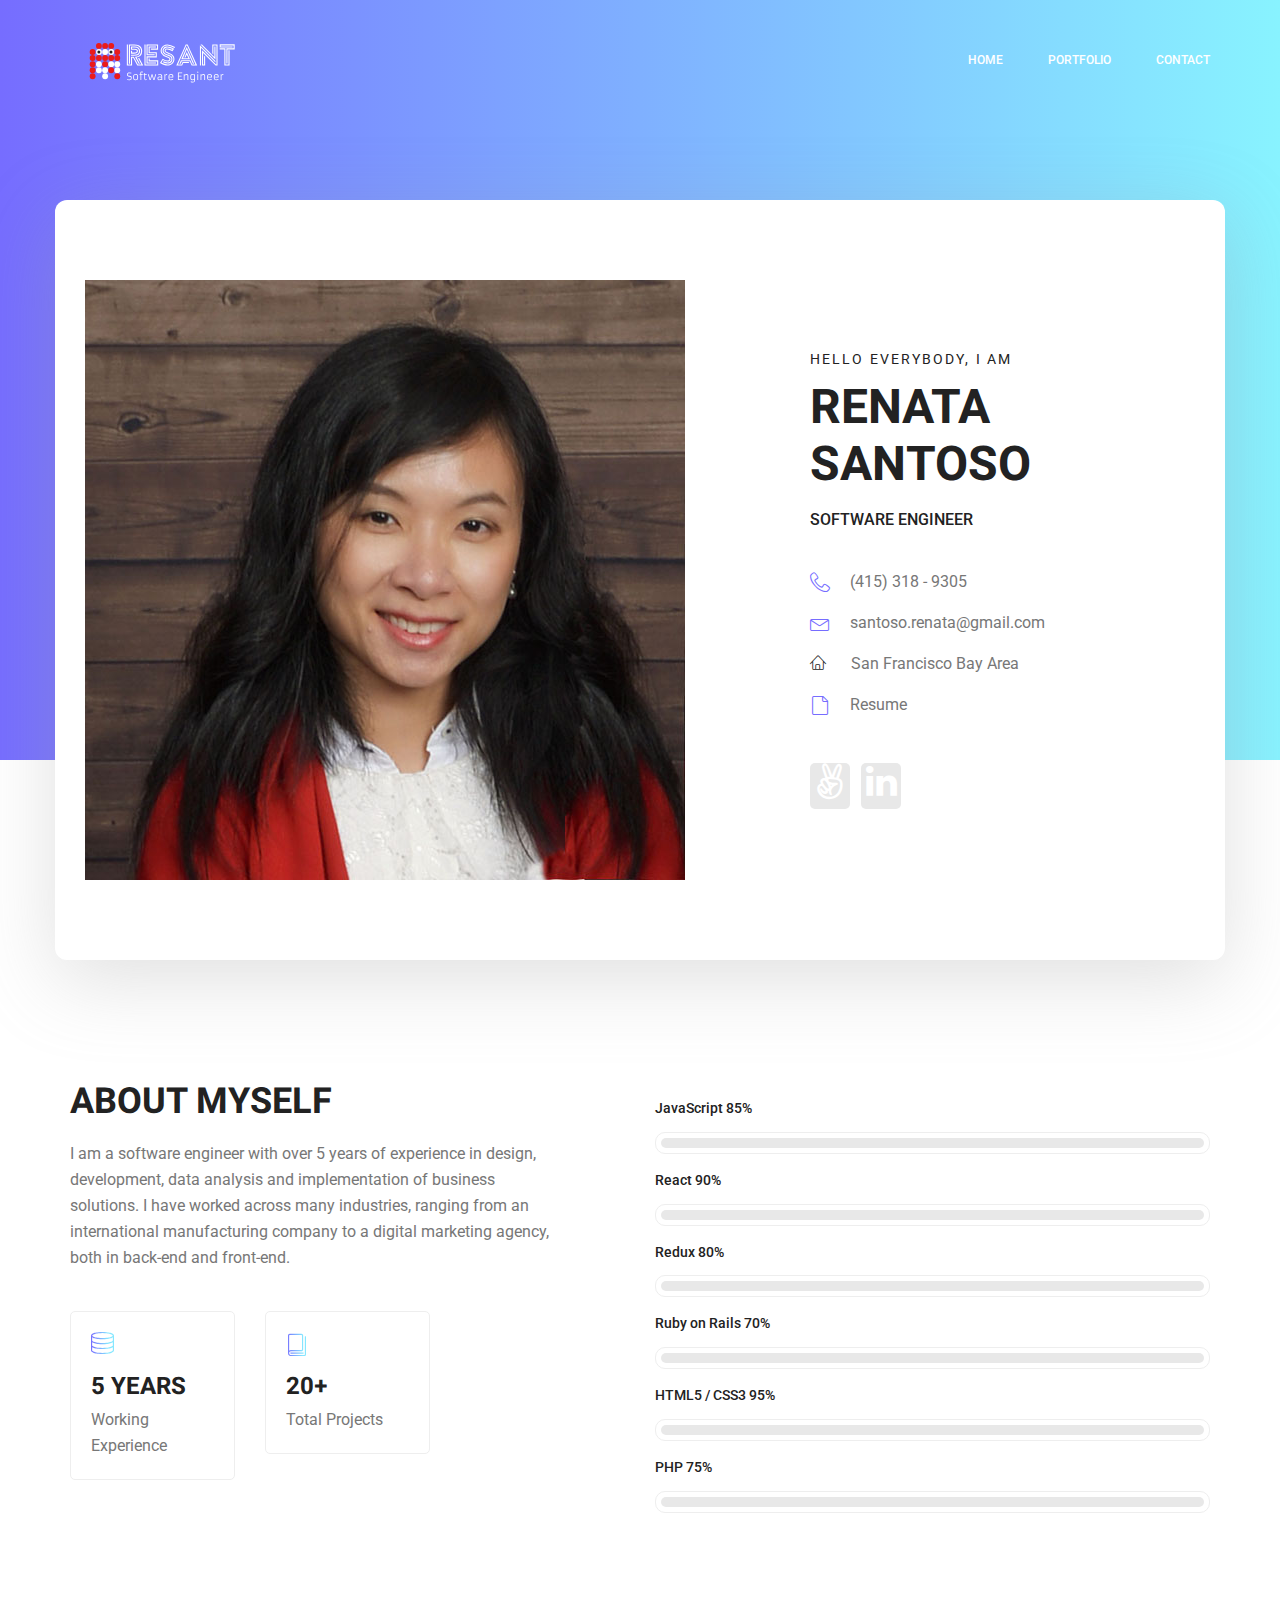
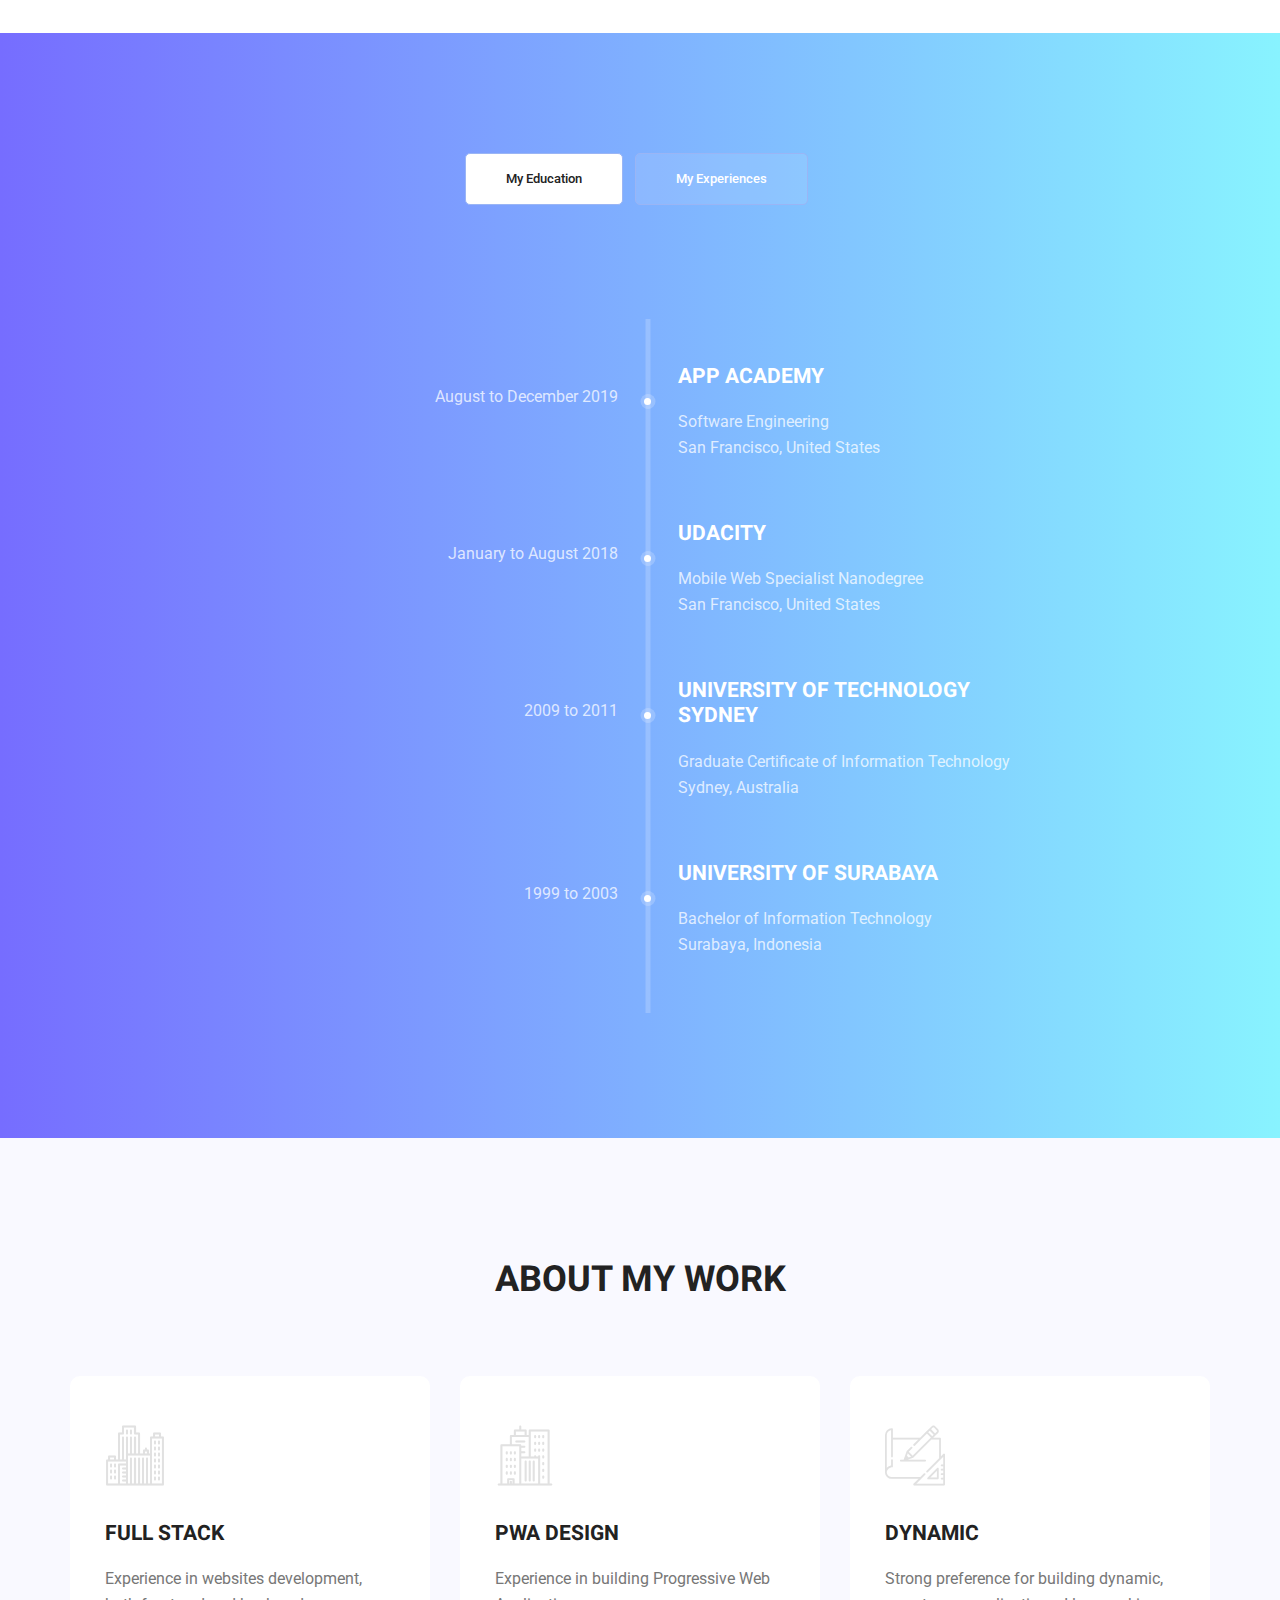
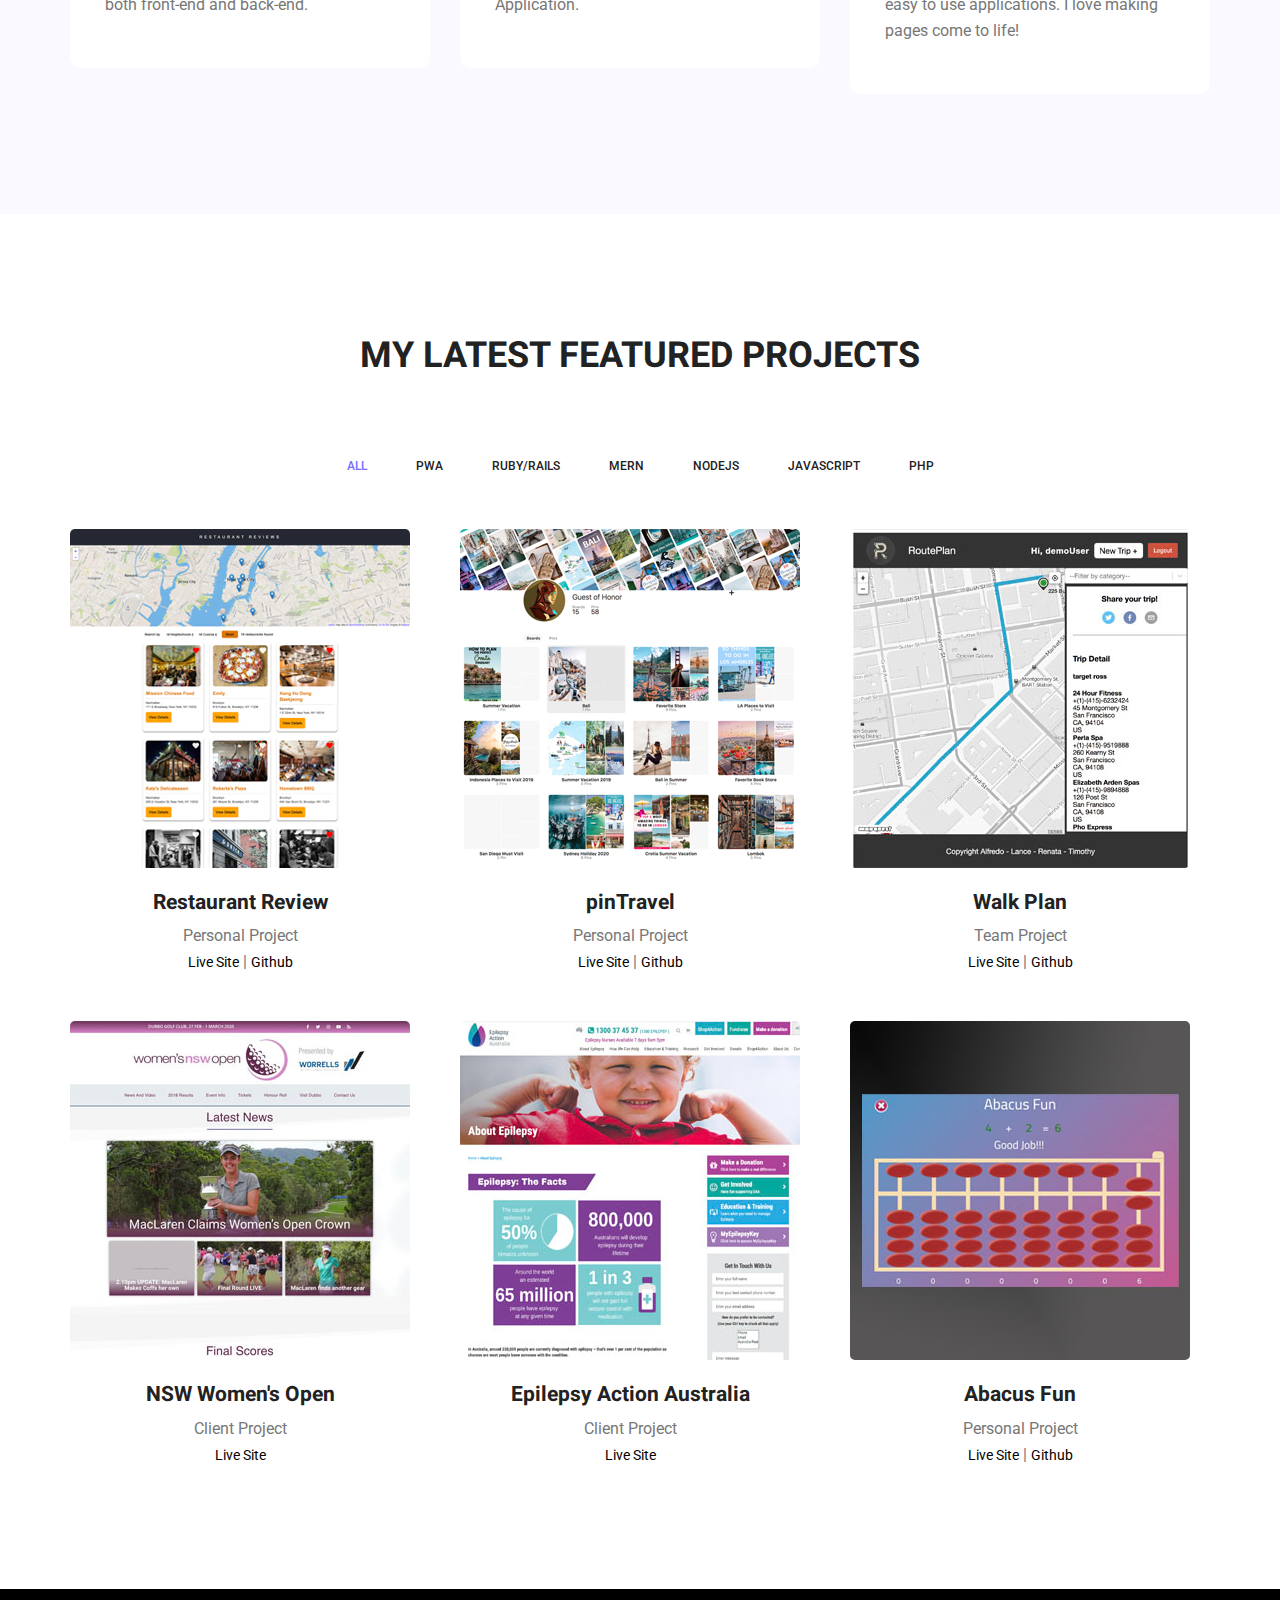
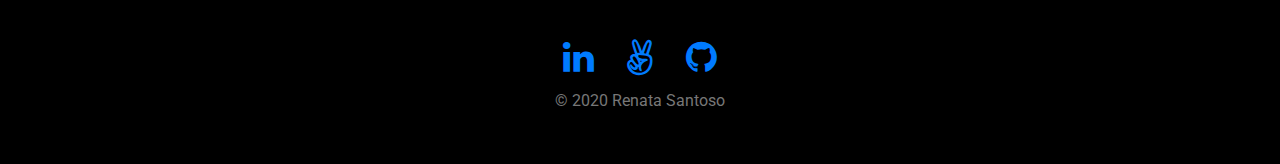
==== index.html @ a8812bca "Update the Route Plan to Walk Plan url" ====
<!doctype html>
<html lang="en">
    <head>
        <!-- Required meta tags -->
        <meta charset="utf-8">
        <meta name="viewport" content="width=device-width, initial-scale=1, shrink-to-fit=no">
        <link rel="icon" href="img/favicon.png" type="image/png">
        <title>Renata Santoso Personal</title>
        <!-- Bootstrap CSS -->
        <link rel="stylesheet" href="css/bootstrap.css">
        <link rel="stylesheet" href="vendors/linericon/style.css">
        <link rel="stylesheet" href="css/font-awesome.min.css">
        <link rel="stylesheet" href="vendors/owl-carousel/owl.carousel.min.css">
        <link rel="stylesheet" href="vendors/lightbox/simpleLightbox.css">
        <link rel="stylesheet" href="vendors/nice-select/css/nice-select.css">
        <link rel="stylesheet" href="vendors/animate-css/animate.css">
        <link rel="stylesheet" href="vendors/popup/magnific-popup.css">
        <link rel="stylesheet" href="vendors/flaticon/flaticon.css">
        <!-- main css -->
        <link rel="stylesheet" href="css/style.css">
		  <link rel="stylesheet" href="css/responsive.css">
		  <!-- Global site tag (gtag.js) - Google Analytics -->
		  <script async src="https://www.googletagmanager.com/gtag/js?id=UA-168356011-1"></script>
		  <script>
		 		window.dataLayer = window.dataLayer || [];
				function gtag(){dataLayer.push(arguments);}
				gtag('js', new Date());

				gtag('config', 'UA-168356011-1');
		  </script>

    </head>
    <body>
        
        <!--================Header Menu Area =================-->
        <header class="header_area">
            <div class="main_menu">
            	<nav class="navbar navbar-expand-lg navbar-light">
					<div class="container box_1620">
						<!-- Brand and toggle get grouped for better mobile display -->
						<a class="navbar-brand logo_h" href="index.html"><img class="logo-img" src="img/logo.svg" alt=""></a>							
						<button class="navbar-toggler" type="button" data-toggle="collapse" data-target="#navbarSupportedContent" aria-controls="navbarSupportedContent" aria-expanded="false" aria-label="Toggle navigation">
							<span class="icon-bar"></span>
							<span class="icon-bar"></span>
							<span class="icon-bar"></span>
						</button>
						<!-- Collect the nav links, forms, and other content for toggling -->
						<div class="collapse navbar-collapse offset" id="navbarSupportedContent">
							<ul class="nav navbar-nav menu_nav ml-auto">
								<li class="nav-item active"><a class="nav-link" href="index.html">Home</a></li> 
								<!-- <li class="nav-item"><a class="nav-link" href="about-us.html">About</a></li>  -->
								<li class="nav-item"><a class="nav-link" href="index.html#portfolio">Portfolio</a></li> 
								<li class="nav-item"><a class="nav-link" href="contact.html">Contact</a></li>
							</ul>
						</div> 
					</div>
            	</nav>
            </div>
        </header>
        <!--================Header Menu Area =================-->
        
        <!--================Home Banner Area =================-->
        <section class="home_banner_area">
           	<div class="container box_1620">
           		<div class="banner_inner d-flex align-items-center">
					<div class="banner_content">
						<div class="media">
							<div class="d-flex">
								<img src="img/personal-2.jpg" alt="">
							</div>
							<div class="media-body">
								<div class="personal_text">
									<h6>Hello Everybody, i am</h6>
									<h3>Renata Santoso</h3>
									<h4>Software Engineer</h4>
									<!-- <p>Mission-driven full stack engineer with a passion for learning new technologies and building creative things that   -->
									</p>
									<ul class="list basic_info">										
										<li><a href="tel:+1-415-318-9305"><i class="lnr lnr-phone-handset"></i> (415) 318 - 9305</a></li>
										<li><a href="mailto:santoso.renata@gmail.com?Subject=Hello%20Renata"><i class="lnr lnr-envelope"></i> santoso.renata@gmail.com</a></li>
										<li><i class="lnr lnr-home"></i><span>San Francisco Bay Area</span></li>
										<li><a href="MeetMe-doc/doc/resume.pdf"><i class="lnr lnr-file-empty"></i> Resume</a></li>
									</ul>
									<ul class="list personal_social">										
										<li><a href="https://angel.co/renata-santoso"><i class="fa fa-angellist"></i></a></li>
										<li><a href="https://www.linkedin.com/in/renata-santoso/"><i class="fa fa-linkedin"></i></a></li>
									</ul>
								</div>
							</div>
						</div>
					</div>
				</div>
            </div>
        </section>
        <!--================End Home Banner Area =================-->
        
        <!--================Welcome Area =================-->
        <section class="welcome_area p_120">
        	<div class="container">
        		<div class="row welcome_inner">
        			<div class="col-lg-6">
        				<div class="welcome_text">
        					<h4>About Myself</h4>
        					<p>I am a software engineer with over 5 years of experience in design, development, data analysis and implementation of business solutions. 
								  I have worked across many industries, ranging from an international manufacturing company to a digital marketing agency, both in back-end and front-end. </p>
							
</p>
        					<div class="row">
        						<div class="col-md-4">
        							<div class="wel_item">
        								<i class="lnr lnr-database"></i>
        								<h4>5 Years</h4>
        								<p>Working Experience</p>
        							</div>
        						</div>
        						<div class="col-md-4">
        							<div class="wel_item">
        								<i class="lnr lnr-book"></i>
        								<h4>20+</h4>
        								<p>Total Projects</p>
        							</div>
        						</div>        						
        					</div>
        				</div>
        			</div>
        			<div class="col-lg-6">
        				<div class="tools_expert">
        					<div class="skill_main">
								<div class="skill_item">
									<h4>JavaScript <span class="counter">85</span>%</h4>
									<div class="progress_br">
										<div class="progress">
											<div class="progress-bar" role="progressbar" aria-valuenow="85" aria-valuemin="0" aria-valuemax="100"></div>
										</div>
									</div>
								</div>
								<div class="skill_item">
									<h4>React <span class="counter">90</span>%</h4>
									<div class="progress_br">
										<div class="progress">
											<div class="progress-bar" role="progressbar" aria-valuenow="90" aria-valuemin="0" aria-valuemax="100"></div>
										</div>
									</div>
								</div>
								<div class="skill_item">
									<h4>Redux <span class="counter">80</span>%</h4>
									<div class="progress_br">
										<div class="progress">
											<div class="progress-bar" role="progressbar" aria-valuenow="90" aria-valuemin="0" aria-valuemax="100"></div>
										</div>
									</div>
								</div>
								<div class="skill_item">
									<h4>Ruby on Rails <span class="counter">70</span>%</h4>
									<div class="progress_br">
										<div class="progress">
											<div class="progress-bar" role="progressbar" aria-valuenow="70" aria-valuemin="0" aria-valuemax="100"></div>
										</div>
									</div>
								</div>
								<div class="skill_item">
									<h4>HTML5 / CSS3 <span class="counter">95</span>%</h4>
									<div class="progress_br">
										<div class="progress">
											<div class="progress-bar" role="progressbar" aria-valuenow="95" aria-valuemin="0" aria-valuemax="100"></div>
										</div>
									</div>
								</div>
								<div class="skill_item">
									<h4>PHP <span class="counter">75</span>%</h4>
									<div class="progress_br">
										<div class="progress">
											<div class="progress-bar" role="progressbar" aria-valuenow="75" aria-valuemin="0" aria-valuemax="100"></div>
										</div>
									</div>
								</div>
							</div>
        				</div>
        			</div>
        		</div>
        	</div>
        </section>
        <!--================End Welcome Area =================-->
        
        <!--================My Tabs Area =================-->
        <section class="mytabs_area p_120">
        	<div class="container">
        		<div class="tabs_inner">
					<ul class="nav nav-tabs" id="myTab" role="tablist">
						<li class="nav-item">
							<a class="nav-link active" id="profile-tab" data-toggle="tab" href="#profile" role="tab" aria-controls="profile" aria-selected="true">My Education</a>
						</li>
						<li class="nav-item">
							<a class="nav-link" id="home-tab" data-toggle="tab" href="#home" role="tab" aria-controls="home" aria-selected="false">My Experiences</a>
						</li>						
					</ul>
					<div class="tab-content" id="myTabContent">						
						<div class="tab-pane fade show active" id="profile" role="tabpanel" aria-labelledby="profile-tab">
							<ul class="list">								
								<li>
									<span></span>
									<div class="media">
										<div class="d-flex">
											<p>August to December 2019</p>
										</div>
										<div class="media-body">
											<h4>App Academy</h4>
											<p>Software Engineering<br />San Francisco, United States</p>
										</div>
									</div>
								</li>
								<li>
									<span></span>
									<div class="media">
										<div class="d-flex">
											<p>January to August 2018</p>
										</div>
										<div class="media-body">
											<h4>Udacity</h4>
											<p>Mobile Web Specialist Nanodegree<br />San Francisco, United States</p>
										</div>
									</div>
								</li>
								<li>
									<span></span>
									<div class="media">
										<div class="d-flex">
											<p>2009 to 2011</p>
										</div>
										<div class="media-body">
											<h4>University of Technology Sydney</h4>
											<p>Graduate Certificate of Information Technology <br />Sydney, Australia</p>
										</div>
									</div>
								</li>
								<li>
									<span></span>
									<div class="media">
										<div class="d-flex">
											<p>1999 to 2003</p>
										</div>
										<div class="media-body">
											<h4>University of Surabaya</h4>
											<p>Bachelor of Information Technology <br />Surabaya, Indonesia</p>
										</div>
									</div>
								</li>								
							</ul>
						</div>
						<div class="tab-pane fade" id="home" role="tabpanel" aria-labelledby="home-tab">
							<ul class="list">																
								<li>
								<span></span>
									<div class="media">
										<div class="d-flex">
											<p>July 2010 to August 2011</p>
										</div>
										<div class="media-body">
											<h4>Langoor</h4>
											<p>Web Developer <br />Sydney, Australia</p>
										</div>
									</div>
								</li>
								<li>
									<span></span>
									<div class="media">
										<div class="d-flex">
											<p>July 2008 to July 2010</p>
										</div>
										<div class="media-body">
											<h4>DK Science & Learning</h4>
											<p>IT Officer <br />Sydney, Australia</p>
										</div>
									</div>
								</li>
								<li>
									<span></span>
									<div class="media">
										<div class="d-flex">
											<p>2003 to 2006</p>
										</div>
										<div class="media-body">
											<h4>Alliance One International</h4>
											<p>Senior Application Programmer <br />Surabaya, Indonesia</p>
										</div>
									</div>
								</li>	
							</ul>
						</div>
					</div>
        		</div>
        	</div>
        </section>
        <!--================End My Tabs Area =================-->
        
        <!--================Feature Area =================-->
        <section class="feature_area p_120">
        	<div class="container">
        		<div class="main_title">
        			<h2>About My Work</h2>        			
        		</div>
        		<div class="feature_inner row">
        			<div class="col-lg-4 col-md-6">
        				<div class="feature_item">
        					<i class="flaticon-city"></i>
        					<h4>Full Stack</h4>
        					<p>Experience in websites development, both front-end and back-end.</p>
        				</div>
        			</div>
        			<div class="col-lg-4 col-md-6">
        				<div class="feature_item">
        					<i class="flaticon-skyline"></i>
        					<h4>PWA Design</h4>
        					<p>Experience in building Progressive Web Application.</p>
        				</div>
        			</div>
        			<div class="col-lg-4 col-md-6">
        				<div class="feature_item">
        					<i class="flaticon-sketch"></i>
        					<h4>Dynamic</h4>
        					<p>Strong preference for building dynamic, easy to use applications. I love making pages come to life!</p>
        				</div>
        			</div>
        		</div>
        	</div>
        </section>
        <!--================End Feature Area =================-->
        
		  <!--================Home Gallery Area =================-->	
		  <a name="portfolio"></a>	  
        <section class="home_gallery_area p_120">			
        	<div class="container">
        		<div class="main_title">
        			<h2>My Latest Featured Projects</h2>
        			<!-- <p>Who are in extremely love with eco friendly system.</p> -->
        		</div>
        		<div class="isotope_fillter">
        			<ul class="gallery_filter list">
						<li class="active" data-filter="*"><a href="#">All</a></li>
						<li data-filter=".pwa"><a href="#">PWA</a></li>
						<li data-filter=".ruby"><a href="#">Ruby/Rails</a></li>
						<li data-filter=".mern"><a href="#">MERN</a></li>
						<li data-filter=".nodejs"><a href="#">NodeJS</a></li>
						<li data-filter=".js"><a href="#">JavaScript</a></li>
						<li data-filter=".php"><a href="#">PHP</a></li>
					</ul>
        		</div>
        	</div>
        	<div class="container">
        		<div class="gallery_f_inner row imageGallery1">
        			<div class="col-lg-4 col-md-4 col-sm-6 pwa nodejs js">
        				<div class="h_gallery_item">
        					<div class="g_item_img">
								<a href="https://restaurant-review-pwa.herokuapp.com/" target="_blank">
								  <img class="img-fluid" src="img/gallery/project-1.jpg" alt="">
							  	</a>
								  <!-- <a class="light" href="https://resant18.github.io/" target="_blank"></a><img src="img/gallery/icon.png" alt=""></a> -->
        					</div>
        					<div class="g_item_text">
								<a href="https://restaurant-review-pwa.herokuapp.com/" target="_blank"><h4>Restaurant Review</h4></a>															
								<p>Personal Project</p>
								<p><a href="https://restaurant-review-pwa.herokuapp.com/" target="_blank">Live Site</a> | <a href="https://github.com/resant18/mws-restaurant-stage-3" target="_blank">Github</a></p>  
        					</div>
        				</div>
        			</div>
        			<div class="col-lg-4 col-md-4 col-sm-6 ruby js">
        				<div class="h_gallery_item">
        					<div class="g_item_img">
								<a href="http://pintravel.herokuapp.com/#/" target="_blank">
									<img class="img-fluid" src="img/gallery/project-2.jpg" alt="">
								</a>
        						<!-- <a class="light" href="http://pintravel.herokuapp.com/#/" target="_blank"><img src="img/gallery/icon.png" alt=""></a> -->
        					</div>
        					<div class="g_item_text">
        						<a href="http://pintravel.herokuapp.com/#/" target="_blank"><h4>pinTravel</h4></a>
								<p>Personal Project</p>
								<p><a href="http://pintravel.herokuapp.com/#/" target="_blank">Live Site</a> | <a href="https://github.com/resant18/pinTravel" target="_blank">Github</a></p>  
        					</div>
        				</div>
					  </div>
					  <div class="col-lg-4 col-md-4 col-sm-6 mern nodejs js">
        				<div class="h_gallery_item">
        					<div class="g_item_img">								  
								<a href="http://walkplan.herokuapp.com/#/" target="_blank">
									<img class="img-fluid" src="img/gallery/project-6.jpg" alt="">
								</a>
        						<!-- <a class="light" href="http://routeplan.herokuapp.com/#/" target="_blank"><img src="img/gallery/icon.png" alt=""></a> -->
        					</div>
        					<div class="g_item_text">
        						<a class="light" href="http://walkplan.herokuapp.com/#/" target="_blank"><h4>Walk Plan</h4></a>
								<p>Team Project</p>
								<p><a href="http://walkplan.herokuapp.com/#/" target="_blank">Live Site</a> | <a href="https://github.com/resant18/routeplan" target="_blank">Github</a></p>  
        					</div>
        				</div>
        			</div>
        			<div class="col-lg-4 col-md-4 col-sm-6 php js">
        				<div class="h_gallery_item">
        					<div class="g_item_img">
								<a href="https://womensnswopen.com.au/" target="_blank">
									<img class="img-fluid" src="img/gallery/project-3.jpg" alt="">
							  </a>
        						<!-- <a class="light" href="https://womensnswopen.com.au/" target="_blank"><img src="img/gallery/icon.png" alt=""></a> -->
        					</div>
        					<div class="g_item_text">
        						<a class="light" href="https://womensnswopen.com.au/" target="_blank"><h4>NSW Women's Open</h4></a>
								<p>Client Project</p>
								<p><a href="https://womensnswopen.com.au/" target="_blank">Live Site</a></p>  
        					</div>
        				</div>
        			</div>
        			<div class="col-lg-4 col-md-4 col-sm-6 js php">
        				<div class="h_gallery_item">
        					<div class="g_item_img">
								<a href="https://www.epilepsy.org.au/?__cf_chl_captcha_tk__=[base64]" target="_blank">
									<img class="img-fluid" src="img/gallery/project-4.jpg" alt="">
							  </a>
        						<!-- <a class="light" href="https://www.epilepsy.org.au/?__cf_chl_captcha_tk__=[base64]" target="_blank"><img src="img/gallery/icon.png" alt=""></a> -->
        					</div>
        					<div class="g_item_text">
        						<a class="light" href="https://www.epilepsy.org.au/?__cf_chl_captcha_tk__=[base64]" target="_blank"><h4>Epilepsy Action Australia</h4></a>
								<p>Client Project</p>
								<p><a href="https://www.epilepsy.org.au/?__cf_chl_captcha_tk__=[base64]" target="_blank">Live Site</a></p>  
        					</div>
        				</div>
        			</div>
        			<div class="col-lg-4 col-md-4 col-sm-6 js">
        				<div class="h_gallery_item">
        					<div class="g_item_img">
								<a href="http://abacusfun.herokuapp.com/" target="_blank">
									<img class="img-fluid" src="img/gallery/project-5.jpg" alt="">
								</a>
        						<!-- <a class="light" href="http://abacusfun.herokuapp.com/" target="_blank"><img src="img/gallery/icon.png" alt=""></a> -->
        					</div>
        					<div class="g_item_text">
        						<a class="light" href="http://abacusfun.herokuapp.com/" target="_blank"><h4>Abacus Fun</h4></a>
								<p>Personal Project</p>
								<p><a href="http://abacusfun.herokuapp.com/" target="_blank">Live Site</a> | <a href="https://github.com/resant18/abacus" target="_blank">Github</a></p>  
        					</div>
        				</div>
        			</div>        			
        		</div>
        		<!-- <div class="more_btn">
        			<a class="main_btn" href="#">Load More Items</a>
        		</div> -->
        	</div>
        </section>
        <!--================End Home Gallery Area =================-->
        
        <!--================Testimonials Area =================-->
        <!-- <section class="testimonials_area p_120">
        	<div class="container">
        		<div class="main_title">
        			<h2>Testimonials</h2>
        			<p>If you are looking at blank cassettes on the web, you may be very confused at the difference in price. You may see some for as low as $.17 each.</p>
        		</div>
        		<div class="testi_inner">
					<div class="testi_slider owl-carousel">
						<div class="item">
							<div class="testi_item">
								<p>As conscious traveling Paup ers we must always be oncerned about our dear Mother Earth. If you think about it, you travel across her face</p>
								<h4>Fanny Spencer</h4>
								<a href="#"><i class="fa fa-star"></i></a>
								<a href="#"><i class="fa fa-star"></i></a>
								<a href="#"><i class="fa fa-star"></i></a>
								<a href="#"><i class="fa fa-star"></i></a>
								<a href="#"><i class="fa fa-star-half-o"></i></a>
							</div>
						</div>
						<div class="item">
							<div class="testi_item">
								<p>As conscious traveling Paup ers we must always be oncerned about our dear Mother Earth. If you think about it, you travel across her face</p>
								<h4>Fanny Spencer</h4>
								<a href="#"><i class="fa fa-star"></i></a>
								<a href="#"><i class="fa fa-star"></i></a>
								<a href="#"><i class="fa fa-star"></i></a>
								<a href="#"><i class="fa fa-star"></i></a>
								<a href="#"><i class="fa fa-star-half-o"></i></a>
							</div>
						</div>
						<div class="item">
							<div class="testi_item">
								<p>As conscious traveling Paup ers we must always be oncerned about our dear Mother Earth. If you think about it, you travel across her face</p>
								<h4>Fanny Spencer</h4>
								<a href="#"><i class="fa fa-star"></i></a>
								<a href="#"><i class="fa fa-star"></i></a>
								<a href="#"><i class="fa fa-star"></i></a>
								<a href="#"><i class="fa fa-star"></i></a>
								<a href="#"><i class="fa fa-star-half-o"></i></a>
							</div>
						</div>
					</div>
        		</div>
        	</div>
        </section> -->
        <!--================End Testimonials Area =================-->
        
        <!--================Footer Area =================-->
        <footer class="footer_area p_50">
        	<aside class="f_widget social_widget">        					
				<ul class="list">
					<li><a href="https://www.linkedin.com/in/renata-santoso/"><i class="fa fa-linkedin"></i></a></li>
					<li><a href="https://angel.co/renata-santoso"><i class="fa fa-angellist"></i></a></li>
					<li><a href="https://github.com/resant18"><i class="fa fa-github"></i></a></li>  								  
				</ul>
				<div style="margin-top: 10px; text-align:center">© 2020 Renata Santoso</div>
			</aside>
        </footer>
        <!--================End Footer Area =================-->
        
        
        
        
        
        
        <!-- Optional JavaScript -->
        <!-- jQuery first, then Popper.js, then Bootstrap JS -->
        <script src="js/jquery-3.3.1.min.js"></script>
        <script src="js/popper.js"></script>
        <script src="js/bootstrap.min.js"></script>
        <script src="js/stellar.js"></script>
        <script src="vendors/lightbox/simpleLightbox.min.js"></script>
        <script src="vendors/nice-select/js/jquery.nice-select.min.js"></script>
        <script src="vendors/isotope/imagesloaded.pkgd.min.js"></script>
        <script src="vendors/isotope/isotope.pkgd.min.js"></script>
        <script src="vendors/owl-carousel/owl.carousel.min.js"></script>
        <script src="vendors/popup/jquery.magnific-popup.min.js"></script>
        <script src="js/jquery.ajaxchimp.min.js"></script>
        <script src="vendors/counter-up/jquery.waypoints.min.js"></script>
        <script src="vendors/counter-up/jquery.counterup.min.js"></script>
        <script src="js/mail-script.js"></script>
        <script src="js/theme.js"></script>
    </body>
</html>
---- vendors/linericon/style.css ----
@font-face {
	font-family: 'Linearicons-Free';
	src:url('fonts/Linearicons-Free.eot?w118d');
	src:url('fonts/Linearicons-Free.eot?#iefixw118d') format('embedded-opentype'),
		url('fonts/Linearicons-Free.woff2?w118d') format('woff2'),
		url('fonts/Linearicons-Free.woff?w118d') format('woff'),
		url('fonts/Linearicons-Free.ttf?w118d') format('truetype'),
		url('fonts/Linearicons-Free.svg?w118d#Linearicons-Free') format('svg');
	font-weight: normal;
	font-style: normal;
}

.lnr {
	font-family: 'Linearicons-Free';
	speak: none;
	font-style: normal;
	font-weight: normal;
	font-variant: normal;
	text-transform: none;
	line-height: 1;

	/* Better Font Rendering =========== */
	-webkit-font-smoothing: antialiased;
	-moz-osx-font-smoothing: grayscale;
}
.lnr-home {
	
}
.lnr-home:before {
	content: "\e800";
}
.lnr-apartment:before {
	content: "\e801";
}
.lnr-pencil:before {
	content: "\e802";
}
.lnr-magic-wand:before {
	content: "\e803";
}
.lnr-drop:before {
	content: "\e804";
}
.lnr-lighter:before {
	content: "\e805";
}
.lnr-poop:before {
	content: "\e806";
}
.lnr-sun:before {
	content: "\e807";
}
.lnr-moon:before {
	content: "\e808";
}
.lnr-cloud:before {
	content: "\e809";
}
.lnr-cloud-upload:before {
	content: "\e80a";
}
.lnr-cloud-download:before {
	content: "\e80b";
}
.lnr-cloud-sync:before {
	content: "\e80c";
}
.lnr-cloud-check:before {
	content: "\e80d";
}
.lnr-database:before {
	content: "\e80e";
}
.lnr-lock:before {
	content: "\e80f";
}
.lnr-cog:before {
	content: "\e810";
}
.lnr-trash:before {
	content: "\e811";
}
.lnr-dice:before {
	content: "\e812";
}
.lnr-heart:before {
	content: "\e813";
}
.lnr-star:before {
	content: "\e814";
}
.lnr-star-half:before {
	content: "\e815";
}
.lnr-star-empty:before {
	content: "\e816";
}
.lnr-flag:before {
	content: "\e817";
}
.lnr-envelope:before {
	content: "\e818";
}
.lnr-paperclip:before {
	content: "\e819";
}
.lnr-inbox:before {
	content: "\e81a";
}
.lnr-eye:before {
	content: "\e81b";
}
.lnr-printer:before {
	content: "\e81c";
}
.lnr-file-empty:before {
	content: "\e81d";
}
.lnr-file-add:before {
	content: "\e81e";
}
.lnr-enter:before {
	content: "\e81f";
}
.lnr-exit:before {
	content: "\e820";
}
.lnr-graduation-hat:before {
	content: "\e821";
}
.lnr-license:before {
	content: "\e822";
}
.lnr-music-note:before {
	content: "\e823";
}
.lnr-film-play:before {
	content: "\e824";
}
.lnr-camera-video:before {
	content: "\e825";
}
.lnr-camera:before {
	content: "\e826";
}
.lnr-picture:before {
	content: "\e827";
}
.lnr-book:before {
	content: "\e828";
}
.lnr-bookmark:before {
	content: "\e829";
}
.lnr-user:before {
	content: "\e82a";
}
.lnr-users:before {
	content: "\e82b";
}
.lnr-shirt:before {
	content: "\e82c";
}
.lnr-store:before {
	content: "\e82d";
}
.lnr-cart:before {
	content: "\e82e";
}
.lnr-tag:before {
	content: "\e82f";
}
.lnr-phone-handset:before {
	content: "\e830";
}
.lnr-phone:before {
	content: "\e831";
}
.lnr-pushpin:before {
	content: "\e832";
}
.lnr-map-marker:before {
	content: "\e833";
}
.lnr-map:before {
	content: "\e834";
}
.lnr-location:before {
	content: "\e835";
}
.lnr-calendar-full:before {
	content: "\e836";
}
.lnr-keyboard:before {
	content: "\e837";
}
.lnr-spell-check:before {
	content: "\e838";
}
.lnr-screen:before {
	content: "\e839";
}
.lnr-smartphone:before {
	content: "\e83a";
}
.lnr-tablet:before {
	content: "\e83b";
}
.lnr-laptop:before {
	content: "\e83c";
}
.lnr-laptop-phone:before {
	content: "\e83d";
}
.lnr-power-switch:before {
	content: "\e83e";
}
.lnr-bubble:before {
	content: "\e83f";
}
.lnr-heart-pulse:before {
	content: "\e840";
}
.lnr-construction:before {
	content: "\e841";
}
.lnr-pie-chart:before {
	content: "\e842";
}
.lnr-chart-bars:before {
	content: "\e843";
}
.lnr-gift:before {
	content: "\e844";
}
.lnr-diamond:before {
	content: "\e845";
}
.lnr-linearicons:before {
	content: "\e846";
}
.lnr-dinner:before {
	content: "\e847";
}
.lnr-coffee-cup:before {
	content: "\e848";
}
.lnr-leaf:before {
	content: "\e849";
}
.lnr-paw:before {
	content: "\e84a";
}
.lnr-rocket:before {
	content: "\e84b";
}
.lnr-briefcase:before {
	content: "\e84c";
}
.lnr-bus:before {
	content: "\e84d";
}
.lnr-car:before {
	content: "\e84e";
}
.lnr-train:before {
	content: "\e84f";
}
.lnr-bicycle:before {
	content: "\e850";
}
.lnr-wheelchair:before {
	content: "\e851";
}
.lnr-select:before {
	content: "\e852";
}
.lnr-earth:before {
	content: "\e853";
}
.lnr-smile:before {
	content: "\e854";
}
.lnr-sad:before {
	content: "\e855";
}
.lnr-neutral:before {
	content: "\e856";
}
.lnr-mustache:before {
	content: "\e857";
}
.lnr-alarm:before {
	content: "\e858";
}
.lnr-bullhorn:before {
	content: "\e859";
}
.lnr-volume-high:before {
	content: "\e85a";
}
.lnr-volume-medium:before {
	content: "\e85b";
}
.lnr-volume-low:before {
	content: "\e85c";
}
.lnr-volume:before {
	content: "\e85d";
}
.lnr-mic:before {
	content: "\e85e";
}
.lnr-hourglass:before {
	content: "\e85f";
}
.lnr-undo:before {
	content: "\e860";
}
.lnr-redo:before {
	content: "\e861";
}
.lnr-sync:before {
	content: "\e862";
}
.lnr-history:before {
	content: "\e863";
}
.lnr-clock:before {
	content: "\e864";
}
.lnr-download:before {
	content: "\e865";
}
.lnr-upload:before {
	content: "\e866";
}
.lnr-enter-down:before {
	content: "\e867";
}
.lnr-exit-up:before {
	content: "\e868";
}
.lnr-bug:before {
	content: "\e869";
}
.lnr-code:before {
	content: "\e86a";
}
.lnr-link:before {
	content: "\e86b";
}
.lnr-unlink:before {
	content: "\e86c";
}
.lnr-thumbs-up:before {
	content: "\e86d";
}
.lnr-thumbs-down:before {
	content: "\e86e";
}
.lnr-magnifier:before {
	content: "\e86f";
}
.lnr-cross:before {
	content: "\e870";
}
.lnr-menu:before {
	content: "\e871";
}
.lnr-list:before {
	content: "\e872";
}
.lnr-chevron-up:before {
	content: "\e873";
}
.lnr-chevron-down:before {
	content: "\e874";
}
.lnr-chevron-left:before {
	content: "\e875";
}
.lnr-chevron-right:before {
	content: "\e876";
}
.lnr-arrow-up:before {
	content: "\e877";
}
.lnr-arrow-down:before {
	content: "\e878";
}
.lnr-arrow-left:before {
	content: "\e879";
}
.lnr-arrow-right:before {
	content: "\e87a";
}
.lnr-move:before {
	content: "\e87b";
}
.lnr-warning:before {
	content: "\e87c";
}
.lnr-question-circle:before {
	content: "\e87d";
}
.lnr-menu-circle:before {
	content: "\e87e";
}
.lnr-checkmark-circle:before {
	content: "\e87f";
}
.lnr-cross-circle:before {
	content: "\e880";
}
.lnr-plus-circle:before {
	content: "\e881";
}
.lnr-circle-minus:before {
	content: "\e882";
}
.lnr-arrow-up-circle:before {
	content: "\e883";
}
.lnr-arrow-down-circle:before {
	content: "\e884";
}
.lnr-arrow-left-circle:before {
	content: "\e885";
}
.lnr-arrow-right-circle:before {
	content: "\e886";
}
.lnr-chevron-up-circle:before {
	content: "\e887";
}
.lnr-chevron-down-circle:before {
	content: "\e888";
}
.lnr-chevron-left-circle:before {
	content: "\e889";
}
.lnr-chevron-right-circle:before {
	content: "\e88a";
}
.lnr-crop:before {
	content: "\e88b";
}
.lnr-frame-expand:before {
	content: "\e88c";
}
.lnr-frame-contract:before {
	content: "\e88d";
}
.lnr-layers:before {
	content: "\e88e";
}
.lnr-funnel:before {
	content: "\e88f";
}
.lnr-text-format:before {
	content: "\e890";
}
.lnr-text-format-remove:before {
	content: "\e891";
}
.lnr-text-size:before {
	content: "\e892";
}
.lnr-bold:before {
	content: "\e893";
}
.lnr-italic:before {
	content: "\e894";
}
.lnr-underline:before {
	content: "\e895";
}
.lnr-strikethrough:before {
	content: "\e896";
}
.lnr-highlight:before {
	content: "\e897";
}
.lnr-text-align-left:before {
	content: "\e898";
}
.lnr-text-align-center:before {
	content: "\e899";
}
.lnr-text-align-right:before {
	content: "\e89a";
}
.lnr-text-align-justify:before {
	content: "\e89b";
}
.lnr-line-spacing:before {
	content: "\e89c";
}
.lnr-indent-increase:before {
	content: "\e89d";
}
.lnr-indent-decrease:before {
	content: "\e89e";
}
.lnr-pilcrow:before {
	content: "\e89f";
}
.lnr-direction-ltr:before {
	content: "\e8a0";
}
.lnr-direction-rtl:before {
	content: "\e8a1";
}
.lnr-page-break:before {
	content: "\e8a2";
}
.lnr-sort-alpha-asc:before {
	content: "\e8a3";
}
.lnr-sort-amount-asc:before {
	content: "\e8a4";
}
.lnr-hand:before {
	content: "\e8a5";
}
.lnr-pointer-up:before {
	content: "\e8a6";
}
.lnr-pointer-right:before {
	content: "\e8a7";
}
.lnr-pointer-down:before {
	content: "\e8a8";
}
.lnr-pointer-left:before {
	content: "\e8a9";
}
---- vendors/lightbox/simpleLightbox.css ----
.slbOverlay, .slbWrapOuter, .slbWrap {
  position: fixed;
  top: 0;
  right: 0;
  bottom: 0;
  left: 0;
}

.slbOverlay {
  overflow: hidden;
  z-index: 2000;
  background-color: #000;
  opacity: 0.7;
  filter: alpha(opacity=70);
  -webkit-animation: slbOverlay 0.5s;
  -moz-animation: slbOverlay 0.5s;
  animation: slbOverlay 0.5s;
}

.slbWrapOuter {
  overflow-x: hidden;
  overflow-y: auto;
  z-index: 2010;
}

.slbWrap {
  position: absolute;
  text-align: center;
}

.slbWrap:before {
  content: "";
  display: inline-block;
  height: 100%;
  vertical-align: middle;
}

.slbContentOuter {
  display: inline-block;
  vertical-align: middle;
  margin: 0px auto;
  padding: 0 1em;
  box-sizing: border-box;
  z-index: 2020;
  text-align: left;
  max-width: 100%;
}

.slbContentEl .slbContentOuter {
  padding: 5em 1em;
}

.slbContent {
  position: relative;
}

.slbContentEl .slbContent {
  -webkit-animation: slbEnter 0.3s;
  -moz-animation: slbEnter 0.3s;
  animation: slbEnter 0.3s;
  background-color: #fff;
  box-shadow: 0 0.2em 1em rgba(0, 0, 0, 0.4);
}

.slbImageWrap {
  -webkit-animation: slbEnter 0.3s;
  -moz-animation: slbEnter 0.3s;
  animation: slbEnter 0.3s;
  position: relative;
}

.slbImageWrap:after {
  content: "";
  position: absolute;
  left: 0;
  right: 0;
  top: 5em;
  bottom: 5em;
  display: block;
  z-index: -1;
  box-shadow: 0 0.2em 1em rgba(0, 0, 0, 0.6);
  background-color: #FFF;
}

.slbImage {
  width: auto;
  max-width: 100%;
  height: auto;
  display: block;
  line-height: 0;
  box-sizing: border-box;
  padding: 5em 0;
  margin: 0 auto;
}

.slbCaption {
  display: inline-block;
  max-width: 100%;
  overflow: hidden;
  text-overflow: ellipsis;
  white-space: nowrap;
  word-wrap: normal;
  font-size: 1.4em;
  position: absolute;
  left: 0;
  right: 0;
  bottom: 0;
  padding: 0.71429em 0;
  color: #fff;
  color: rgba(255, 255, 255, 0.7);
  text-align: center;
}

.slbCloseBtn, .slbArrow {
  margin: 0;
  padding: 0;
  border: 0;
  cursor: pointer;
  background: none;
}

.slbCloseBtn::-moz-focus-inner, .slbArrow::-moz-focus-inner {
  padding: 0;
  border: 0;
}

.slbCloseBtn:hover, .slbArrow:hover {
  opacity: 0.5;
}

.slbCloseBtn:active, .slbArrow:active {
  opacity: 0.8;
}

.slbCloseBtn {
  -webkit-animation: slbEnter 0.3s;
  -moz-animation: slbEnter 0.3s;
  animation: slbEnter 0.3s;
  font-size: 3em;
  width: 1.66667em;
  height: 1.66667em;
  line-height: 1.66667em;
  position: absolute;
  right: -0.33333em;
  top: 0;
  color: #fff;
  color: rgba(255, 255, 255, 0.7);
  text-align: center;
    outline: none;
    box-shadow: none;
}

.slbLoading .slbCloseBtn {
  display: none;
}

.slbLoadingText {
  font-size: 1.4em;
  color: #fff;
  color: rgba(255, 255, 255, 0.9);
}

.slbArrows {
  position: fixed;
  top: 50%;
  left: 0;
  right: 0;
}

.slbLoading .slbArrows {
  display: none;
}

.slbArrow {
  position: absolute;
  top: 50%;
  margin-top: -5em;
  width: 5em;
  height: 10em;
  opacity: 0.7;
  text-indent: -999em;
  overflow: hidden;
    outline: none;
    box-shadow: none;
}

.slbArrow:before {
  content: "";
  position: absolute;
  top: 50%;
  left: 50%;
  margin: -0.8em 0 0 -0.8em;
  border: 0.8em solid transparent;
}

.slbArrow.next {
  right: 0;
}

.slbArrow.next:before {
  border-left-color: #fff;
}

.slbArrow.prev {
  left: 0;
}

.slbArrow.prev:before {
  border-right-color: #fff;
}

.slbIframeCont {
  width: 80em;
  height: 0;
  overflow: hidden;
  padding-top: 56.25%;
  margin: 5em 0;
}

.slbIframe {
  position: absolute;
  top: 0;
  left: 0;
  width: 100%;
  height: 100%;
  box-shadow: 0 0.2em 1em rgba(0, 0, 0, 0.6);
  background: #000;
}

@-webkit-keyframes slbOverlay {
  from {
    opacity: 0;
  }
  to {
    opacity: 0.7;
  }
}

@-moz-keyframes slbOverlay {
  from {
    opacity: 0;
  }
  to {
    opacity: 0.7;
  }
}

@keyframes slbOverlay {
  from {
    opacity: 0;
  }
  to {
    opacity: 0.7;
  }
}

@-webkit-keyframes slbEnter {
  from {
    opacity: 0;
    -webkit-transform: translate3d(0, -1em, 0);
  }
  to {
    opacity: 1;
    -webkit-transform: translate3d(0, 0, 0);
  }
}

@-moz-keyframes slbEnter {
  from {
    opacity: 0;
    -moz-transform: translate3d(0, -1em, 0);
  }
  to {
    opacity: 1;
    -moz-transform: translate3d(0, 0, 0);
  }
}

@keyframes slbEnter {
  from {
    opacity: 0;
    -webkit-transform: translate3d(0, -1em, 0);
    -moz-transform: translate3d(0, -1em, 0);
    -ms-transform: translate3d(0, -1em, 0);
    -o-transform: translate3d(0, -1em, 0);
    transform: translate3d(0, -1em, 0);
  }
  to {
    opacity: 1;
    -webkit-transform: translate3d(0, 0, 0);
    -moz-transform: translate3d(0, 0, 0);
    -ms-transform: translate3d(0, 0, 0);
    -o-transform: translate3d(0, 0, 0);
    transform: translate3d(0, 0, 0);
  }
}
---- vendors/nice-select/css/nice-select.css ----
.nice-select {
  -webkit-tap-highlight-color: transparent;
  background-color: #fff;
  border-radius: 5px;
  border: solid 1px #e8e8e8;
  box-sizing: border-box;
  clear: both;
  cursor: pointer;
  display: block;
  float: left;
  font-family: inherit;
  font-size: 14px;
  font-weight: normal;
  height: 42px;
  line-height: 40px;
  outline: none;
  padding-left: 18px;
  padding-right: 30px;
  position: relative;
  text-align: left !important;
  -webkit-transition: all 0.2s ease-in-out;
  transition: all 0.2s ease-in-out;
  -webkit-user-select: none;
     -moz-user-select: none;
      -ms-user-select: none;
          user-select: none;
  white-space: nowrap;
  width: auto; }
  .nice-select:hover {
    border-color: #dbdbdb; }
  .nice-select:active, .nice-select.open, .nice-select:focus {
    border-color: #999; }
  .nice-select:after {
    border-bottom: 2px solid #999;
    border-right: 2px solid #999;
    content: '';
    display: block;
    height: 5px;
    margin-top: -4px;
    pointer-events: none;
    position: absolute;
    right: 12px;
    top: 50%;
    -webkit-transform-origin: 66% 66%;
        -ms-transform-origin: 66% 66%;
            transform-origin: 66% 66%;
    -webkit-transform: rotate(45deg);
        -ms-transform: rotate(45deg);
            transform: rotate(45deg);
    -webkit-transition: all 0.15s ease-in-out;
    transition: all 0.15s ease-in-out;
    width: 5px; }
  .nice-select.open:after {
    -webkit-transform: rotate(-135deg);
        -ms-transform: rotate(-135deg);
            transform: rotate(-135deg); }
  .nice-select.open .list {
    opacity: 1;
    pointer-events: auto;
    -webkit-transform: scale(1) translateY(0);
        -ms-transform: scale(1) translateY(0);
            transform: scale(1) translateY(0); }
  .nice-select.disabled {
    border-color: #ededed;
    color: #999;
    pointer-events: none; }
    .nice-select.disabled:after {
      border-color: #cccccc; }
  .nice-select.wide {
    width: 100%; }
    .nice-select.wide .list {
      left: 0 !important;
      right: 0 !important; }
  .nice-select.right {
    float: right; }
    .nice-select.right .list {
      left: auto;
      right: 0; }
  .nice-select.small {
    font-size: 12px;
    height: 36px;
    line-height: 34px; }
    .nice-select.small:after {
      height: 4px;
      width: 4px; }
    .nice-select.small .option {
      line-height: 34px;
      min-height: 34px; }
  .nice-select .list {
    background-color: #fff;
    border-radius: 5px;
    box-shadow: 0 0 0 1px rgba(68, 68, 68, 0.11);
    box-sizing: border-box;
    margin-top: 4px;
    opacity: 0;
    overflow: hidden;
    padding: 0;
    pointer-events: none;
    position: absolute;
    top: 100%;
    left: 0;
    -webkit-transform-origin: 50% 0;
        -ms-transform-origin: 50% 0;
            transform-origin: 50% 0;
    -webkit-transform: scale(0.75) translateY(-21px);
        -ms-transform: scale(0.75) translateY(-21px);
            transform: scale(0.75) translateY(-21px);
    -webkit-transition: all 0.2s cubic-bezier(0.5, 0, 0, 1.25), opacity 0.15s ease-out;
    transition: all 0.2s cubic-bezier(0.5, 0, 0, 1.25), opacity 0.15s ease-out;
    z-index: 9; }
    .nice-select .list:hover .option:not(:hover) {
      background-color: transparent !important; }
  .nice-select .option {
    cursor: pointer;
    font-weight: 400;
    line-height: 40px;
    list-style: none;
    min-height: 40px;
    outline: none;
    padding-left: 18px;
    padding-right: 29px;
    text-align: left;
    -webkit-transition: all 0.2s;
    transition: all 0.2s; }
    .nice-select .option:hover, .nice-select .option.focus, .nice-select .option.selected.focus {
      background-color: #f6f6f6; }
    .nice-select .option.selected {
      font-weight: bold; }
    .nice-select .option.disabled {
      background-color: transparent;
      color: #999;
      cursor: default; }

.no-csspointerevents .nice-select .list {
  display: none; }

.no-csspointerevents .nice-select.open .list {
  display: block; }
---- vendors/flaticon/flaticon.css ----
/*
  	Flaticon icon font: Flaticon
  	Creation date: 26/06/2018 17:19
  	*/

@font-face {
  font-family: "Flaticon";
  src: url("./Flaticon.eot");
  src: url("./Flaticon.eot?#iefix") format("embedded-opentype"),
       url("./Flaticon.woff") format("woff"),
       url("./Flaticon.ttf") format("truetype"),
       url("./Flaticon.svg#Flaticon") format("svg");
  font-weight: normal;
  font-style: normal;
}

@media screen and (-webkit-min-device-pixel-ratio:0) {
  @font-face {
    font-family: "Flaticon";
    src: url("./Flaticon.svg#Flaticon") format("svg");
  }
}

[class^="flaticon-"]:before, [class*=" flaticon-"]:before,
[class^="flaticon-"]:after, [class*=" flaticon-"]:after {   
  font-family: Flaticon;
        font-size: 20px;
font-style: normal;
margin-left: 20px;
}

.flaticon-skyline:before { content: "\f100"; }
.flaticon-sketch:before { content: "\f101"; }
.flaticon-city:before { content: "\f102"; }
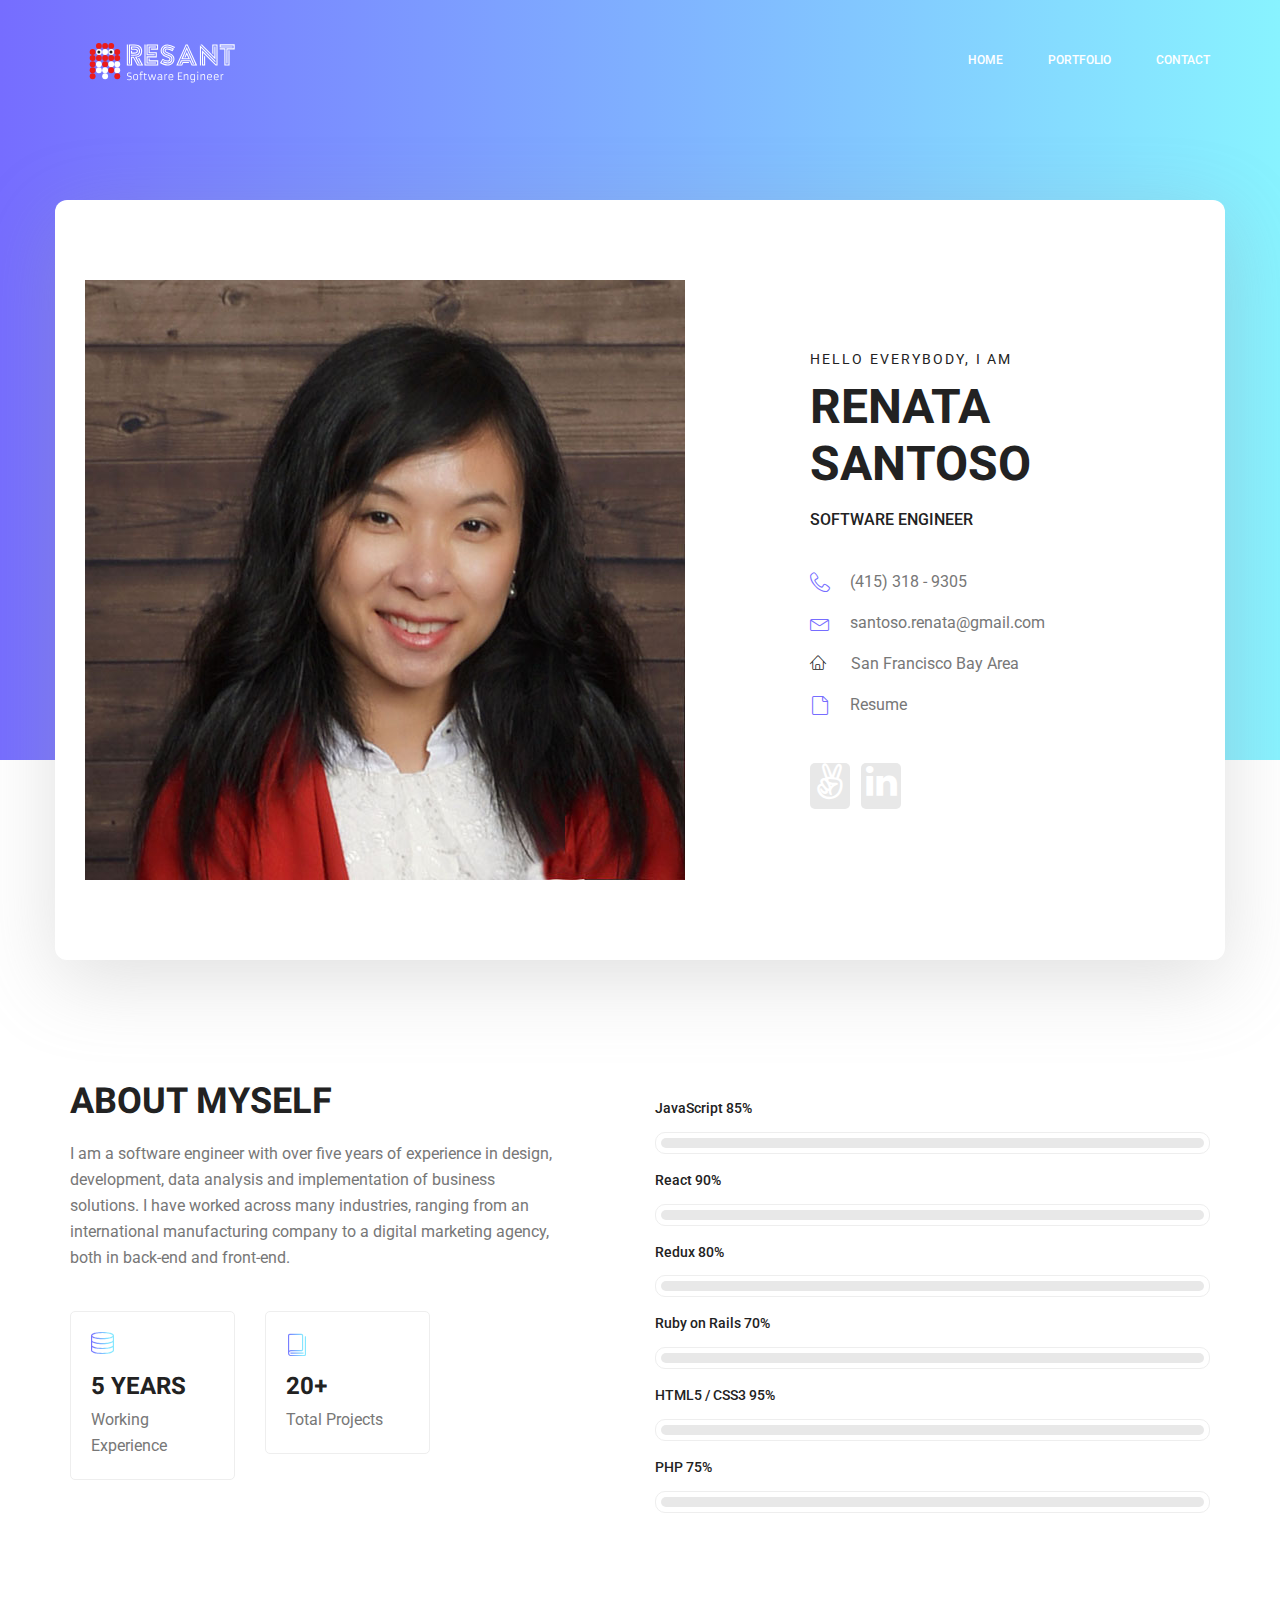
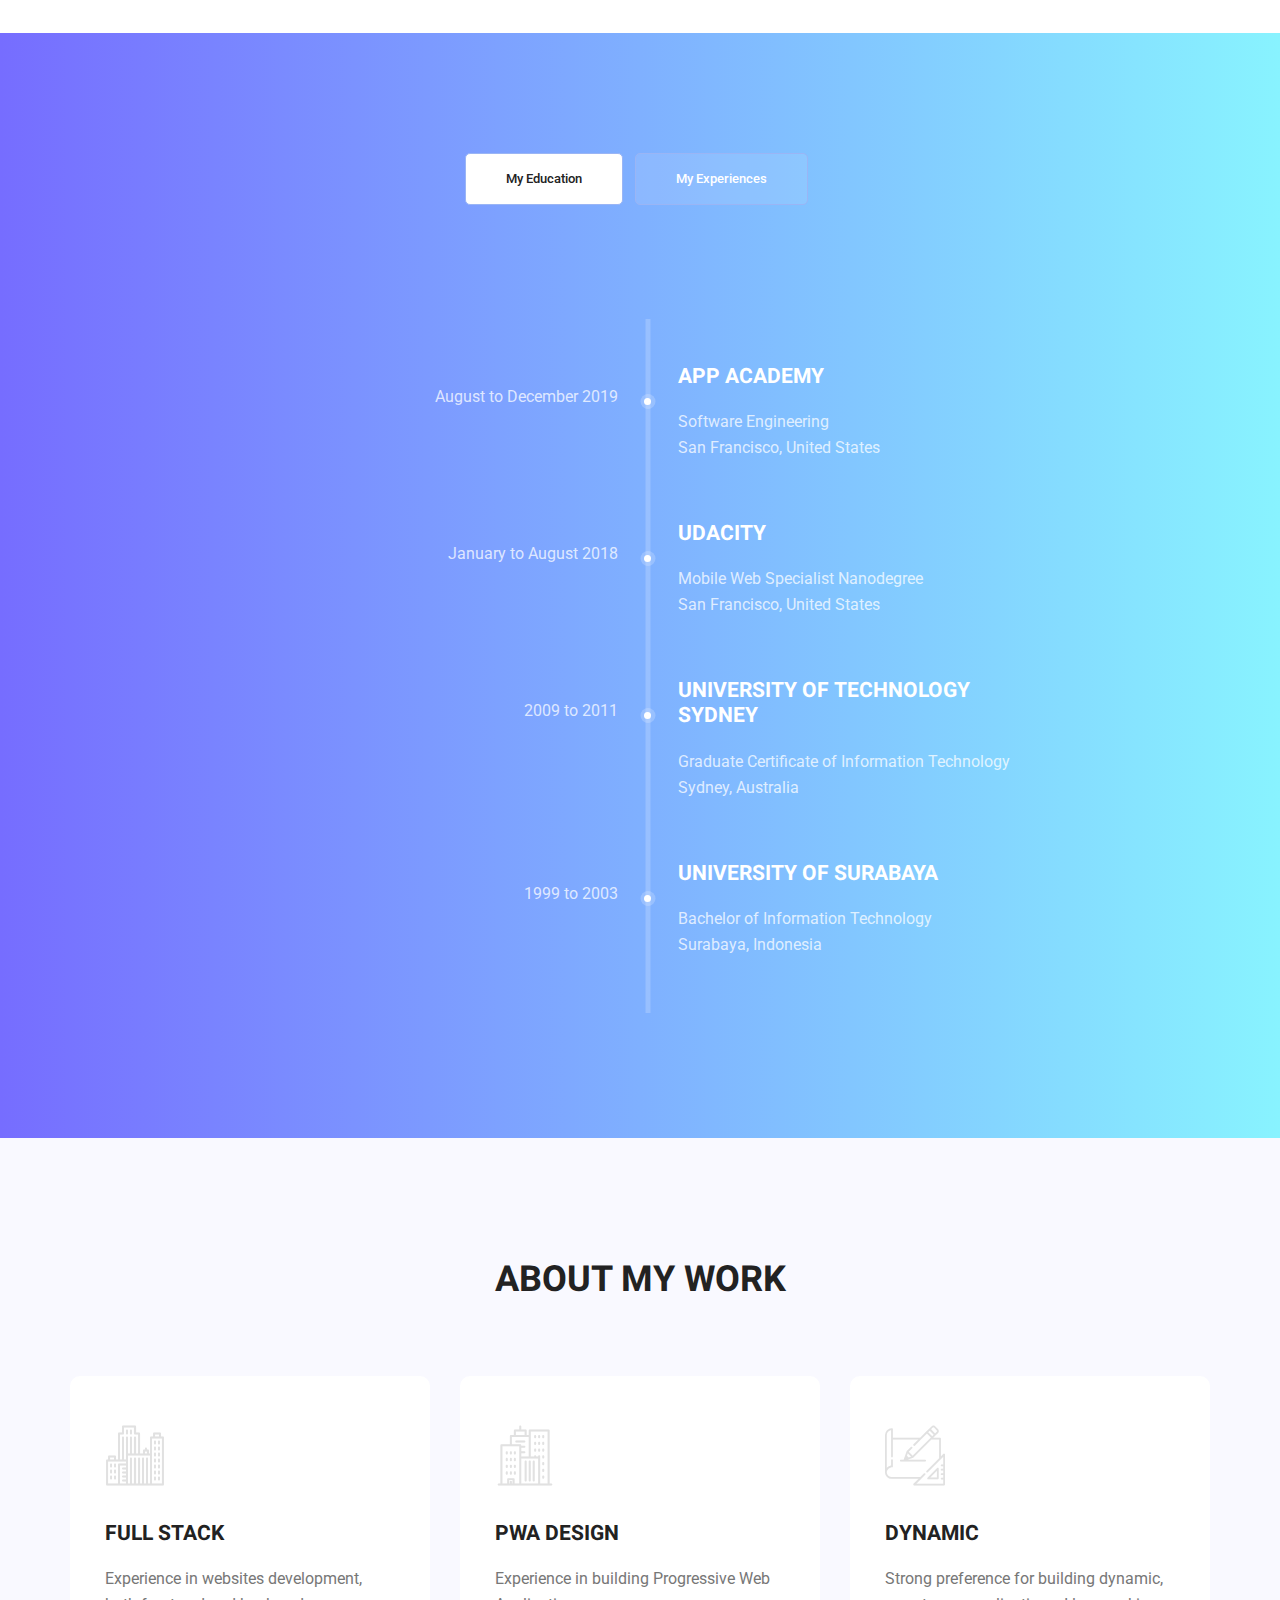
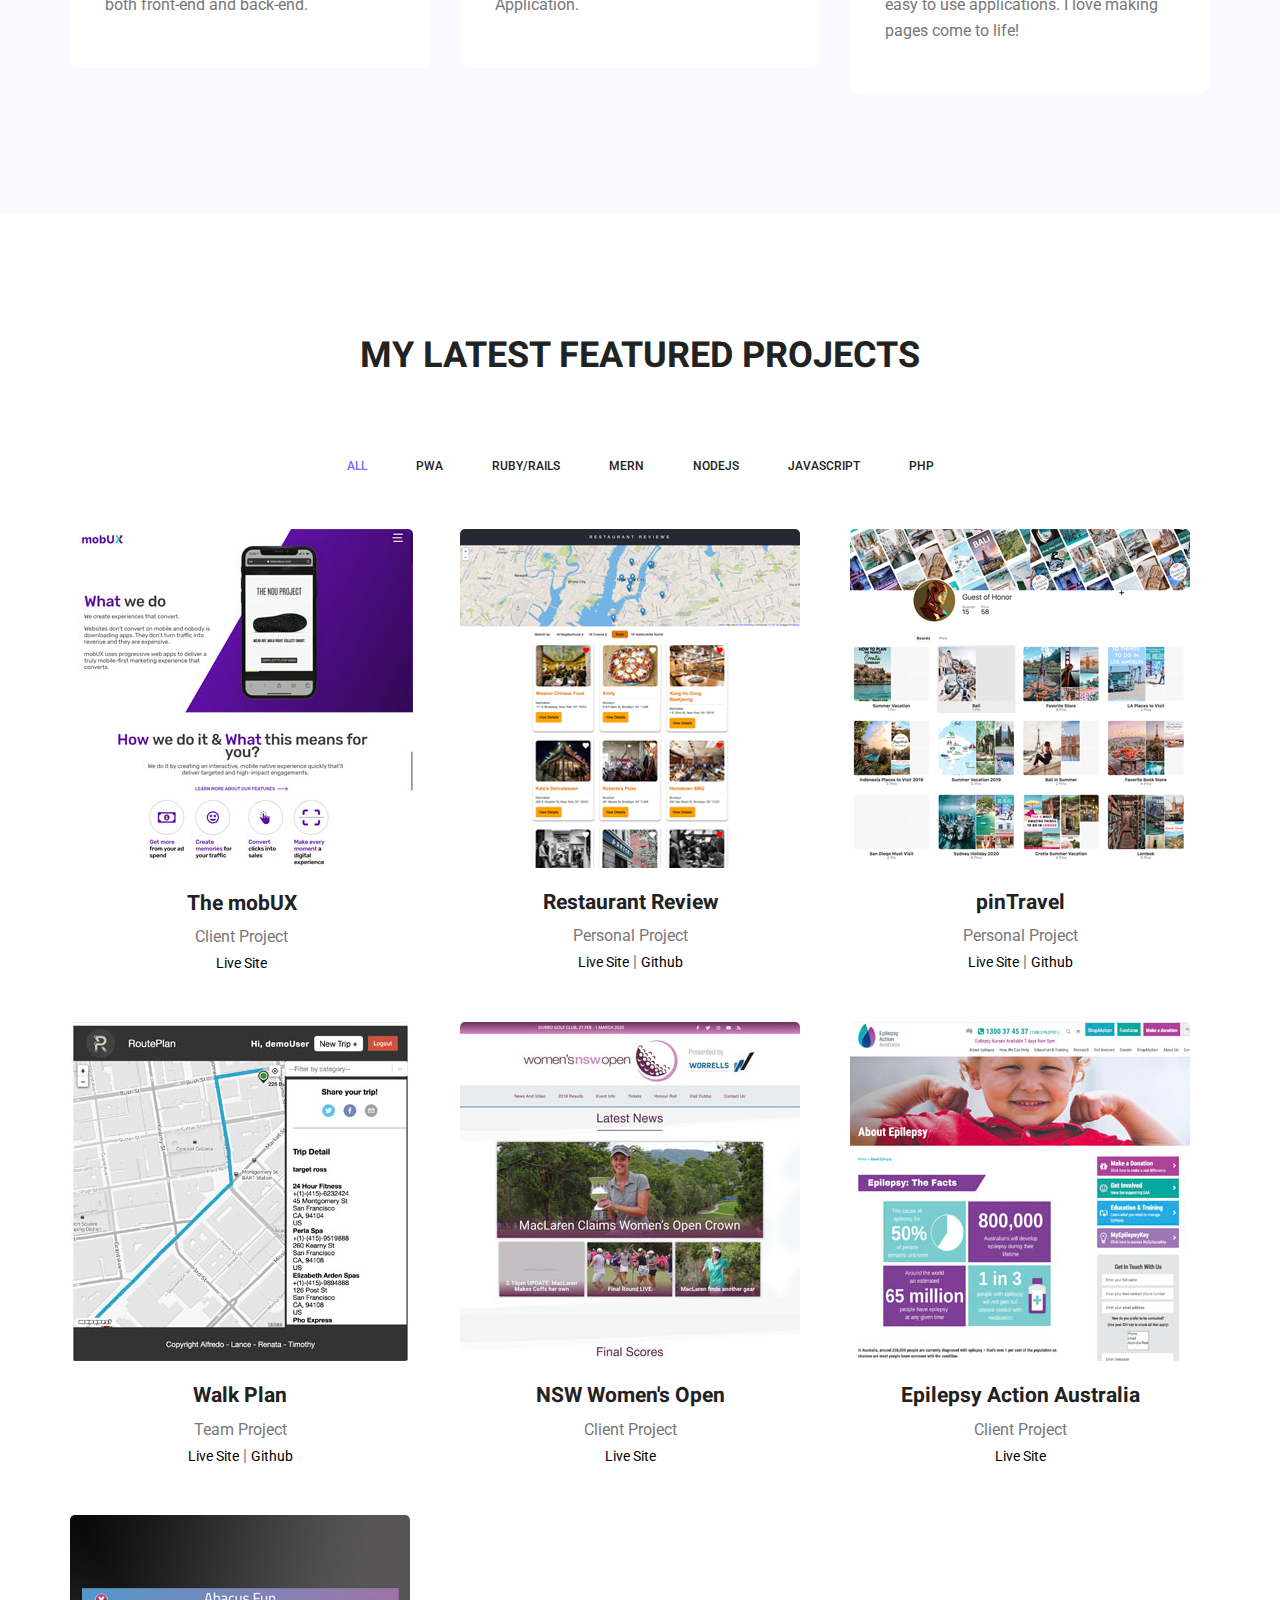
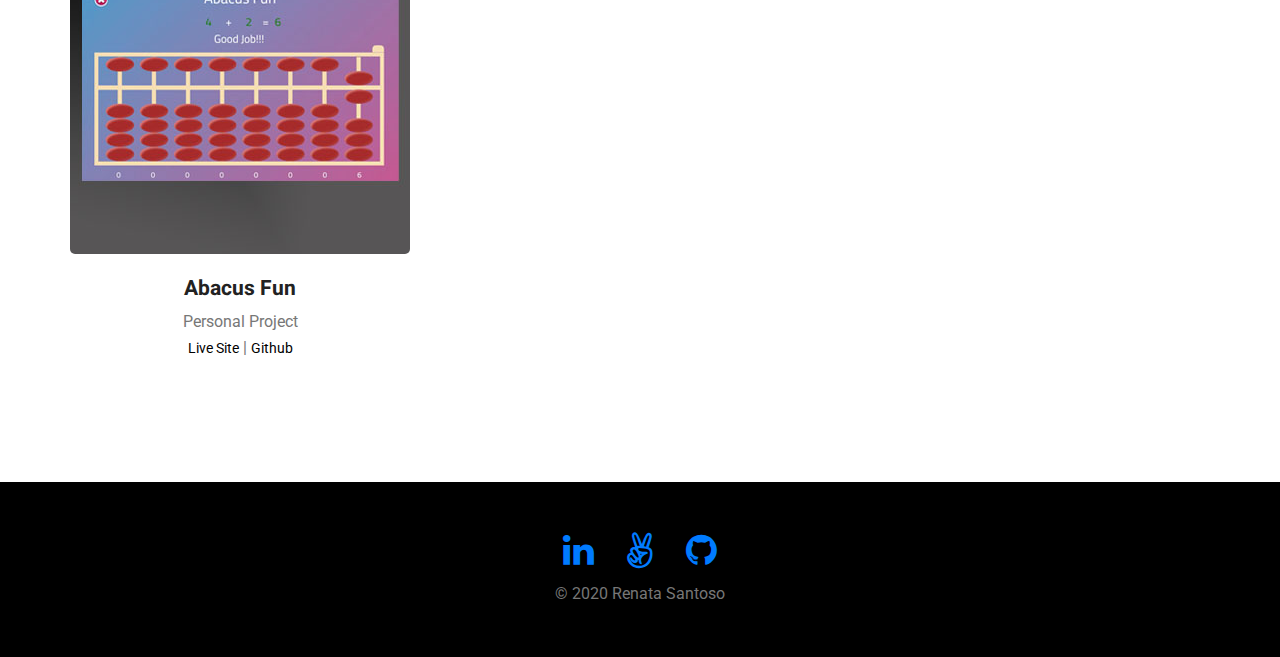
==== commit eadb774b: "Add themobux to portfolio" ====
--- a/index.html
+++ b/index.html
@@ -101,7 +101,7 @@
         			<div class="col-lg-6">
         				<div class="welcome_text">
         					<h4>About Myself</h4>
-        					<p>I am a software engineer with over 5 years of experience in design, development, data analysis and implementation of business solutions. 
+        					<p>I am a software engineer with over five years of experience in design, development, data analysis and implementation of business solutions. 
 								  I have worked across many industries, ranging from an international manufacturing company to a digital marketing agency, both in back-end and front-end. </p>
 							
 </p>
@@ -348,6 +348,21 @@
         	</div>
         	<div class="container">
         		<div class="gallery_f_inner row imageGallery1">
+					<div class="col-lg-4 col-md-4 col-sm-6 ruby js">
+        				<div class="h_gallery_item">
+        					<div class="g_item_img">
+								<a href="https://themobux.com/" target="_blank">
+								  <img class="img-fluid" src="img/gallery/themobux.jpg" alt="">
+							  	</a>
+								  <!-- <a class="light" href="https://resant18.github.io/" target="_blank"></a><img src="img/gallery/icon.png" alt=""></a> -->
+        					</div>
+        					<div class="g_item_text">
+								<a href="https://themobux.com/" target="_blank"><h4>The mobUX</h4></a>															
+								<p>Client Project</p>
+								<p><a href="https://themobux.com/" target="_blank">Live Site</a></p>  
+        					</div>
+        				</div>
+        			</div>
         			<div class="col-lg-4 col-md-4 col-sm-6 pwa nodejs js">
         				<div class="h_gallery_item">
         					<div class="g_item_img">
--- a/css/responsive.css
+++ b/css/responsive.css
@@ -430,6 +430,7 @@
 	.tabs_inner .tab-content .tab-pane .list li .media .d-flex {
 		padding-right: 0px;
 		padding-bottom: 18px;
+		justify-content: flex-start;
 	}
 	.tabs_inner .tab-content .tab-pane .list li .media {
 		display: block;
@@ -442,5 +443,5 @@
 	}
 	.isotope_fillter .gallery_filter li {
 		margin-right: 17px;
-	}
+	}	
 }